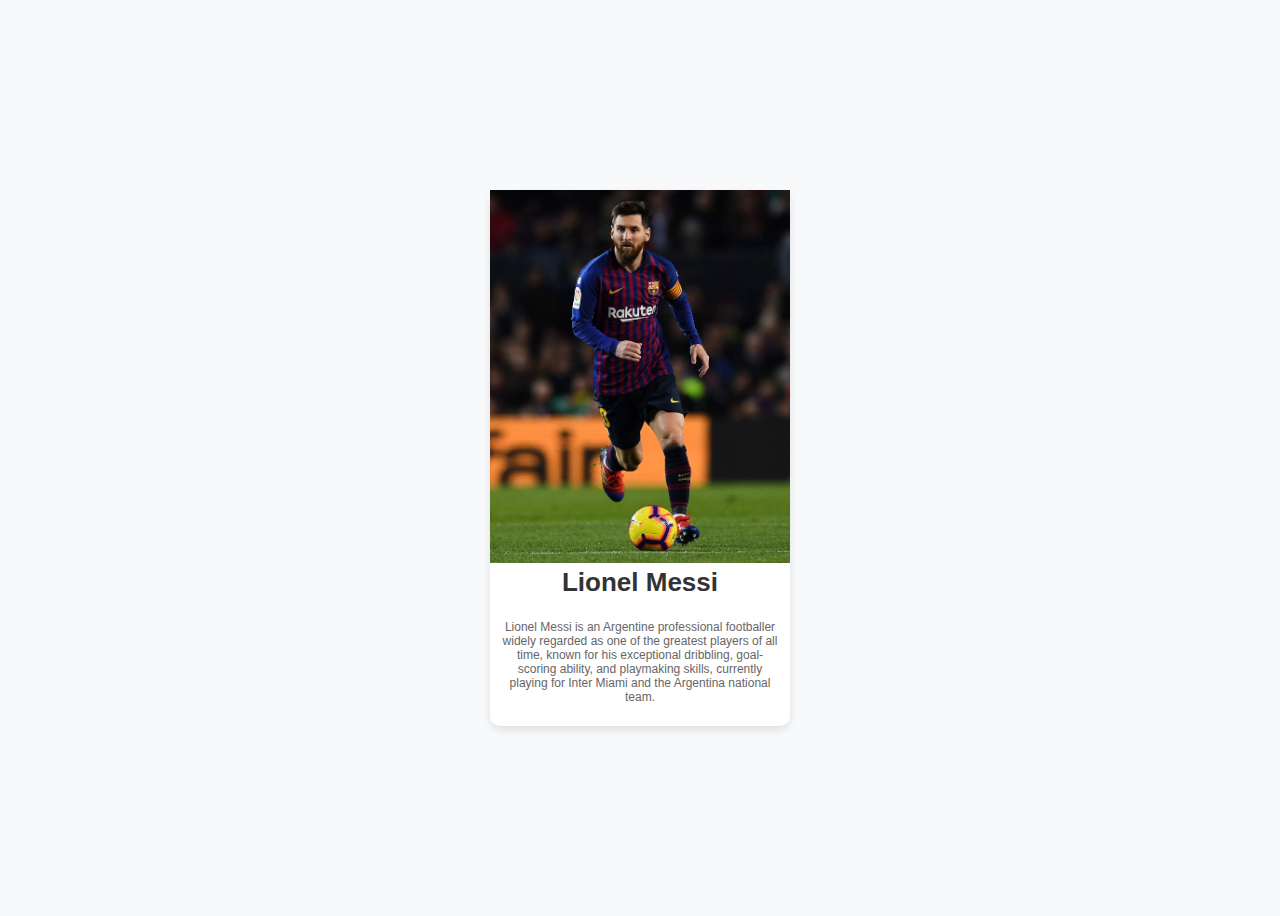
==== task-2/index.html @ d410b7a8 "created a card component" ====
<!DOCTYPE html>
<html lang="en">
<head>
    <meta charset="UTF-8">
    <meta name="viewport" content="width=device-width, initial-scale=1.0">
    <title>CSS Card Component with Hover Effects</title>
    <link rel="stylesheet" href="style.css">
</head>
<body>
    <div class="card">
        <img src="Lionel-Messi-2018.jpeg" alt="Card Image">
        
        <div class="card-content">
            <h2 class="card-title">Lionel Messi </h2>
            <p class="card-description">Lionel Messi is an Argentine professional footballer widely regarded as one of the greatest players of all time, known for his exceptional dribbling, goal-scoring ability, and playmaking skills, currently playing for Inter Miami and the Argentina national team. </p>
        </div>
    </div>
</body>
</html>
---- task-2/style.css ----
body {
    display: flex;
    justify-content: center;
    height: 100vh;
    background-color: #f8f9fa;
    font-family: Arial, sans-serif;
    align-items: center;
}


.card{
    width: 300px;
    border-radius: 10px;
    box-shadow: 0 4px 8px rgba(0, 0, 0, 0.1);
    background: white;
    box-shadow: 0 4px 8px rgba(0, 0, 0, 0.1);
    transition: transform 0.3s ease, background-color 0.3s ease , box-shadow 0.3s ease;
}

.card:hover {
    transform: scale(1.02);
    background-color: #f1f1f1;
}
.card img {
    width: 100%;
    height: auto;
    
}

.card-content{
    text-align: center;
}

.card-title {
    font-size: 26px;
    margin: 0;
    color: #333;
}

.card-description {
    font-size: 12px;
    color: #666;
    padding:10px;
}
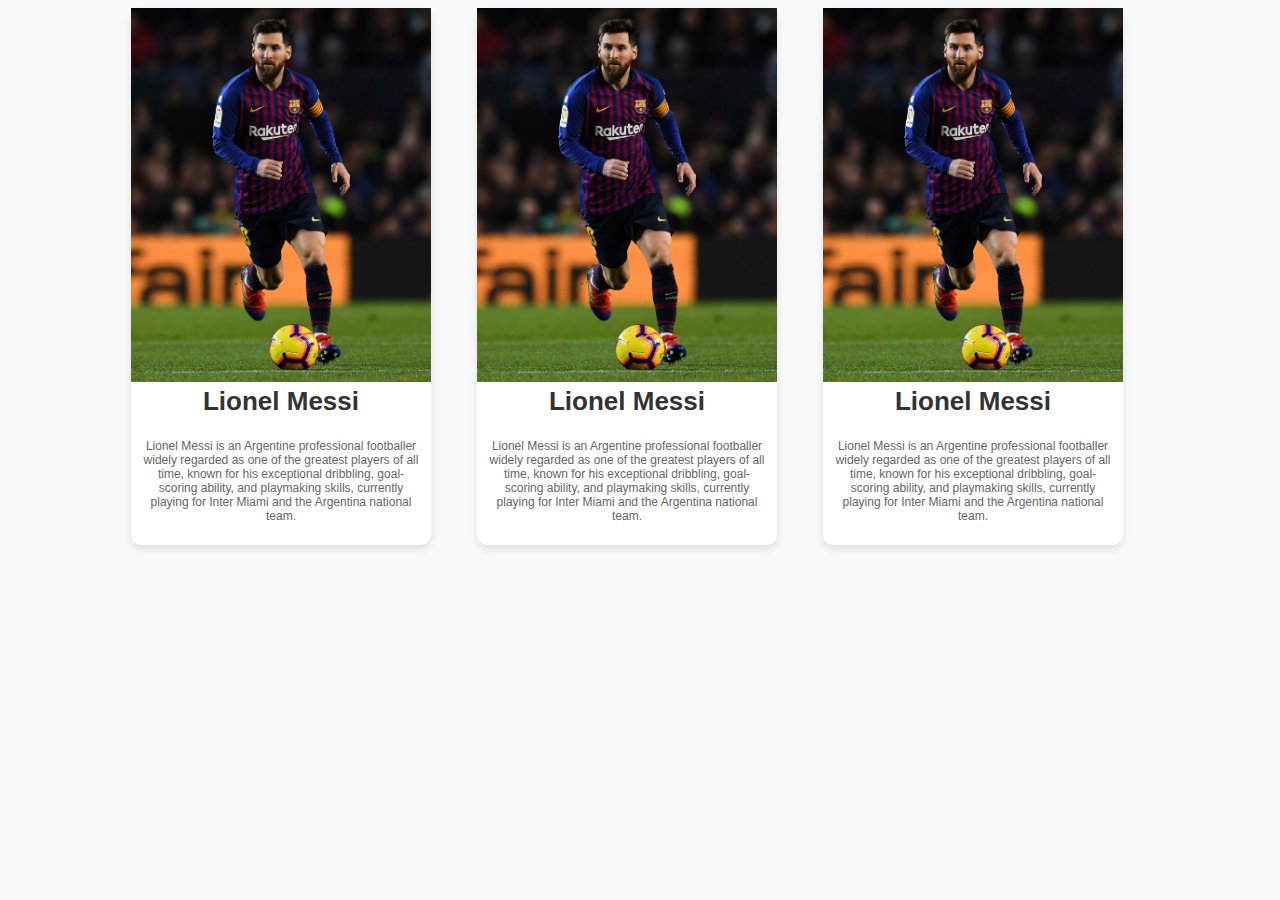
==== commit 5f1f182e: "completed task 7,8" ====
--- a/task-2/index.html
+++ b/task-2/index.html
@@ -7,6 +7,7 @@
     <link rel="stylesheet" href="style.css">
 </head>
 <body>
+    <div class="container">
     <div class="card">
         <img src="Lionel-Messi-2018.jpeg" alt="Card Image">
         
@@ -15,5 +16,22 @@
             <p class="card-description">Lionel Messi is an Argentine professional footballer widely regarded as one of the greatest players of all time, known for his exceptional dribbling, goal-scoring ability, and playmaking skills, currently playing for Inter Miami and the Argentina national team. </p>
         </div>
     </div>
+    <div class="card">
+        <img src="Lionel-Messi-2018.jpeg" alt="Card Image">
+        
+        <div class="card-content">
+            <h2 class="card-title">Lionel Messi </h2>
+            <p class="card-description">Lionel Messi is an Argentine professional footballer widely regarded as one of the greatest players of all time, known for his exceptional dribbling, goal-scoring ability, and playmaking skills, currently playing for Inter Miami and the Argentina national team. </p>
+        </div>
+    </div>
+    <div class="card">
+        <img src="Lionel-Messi-2018.jpeg" alt="Card Image">
+        
+        <div class="card-content">
+            <h2 class="card-title">Lionel Messi </h2>
+            <p class="card-description">Lionel Messi is an Argentine professional footballer widely regarded as one of the greatest players of all time, known for his exceptional dribbling, goal-scoring ability, and playmaking skills, currently playing for Inter Miami and the Argentina national team. </p>
+        </div>
+    </div>
+    </div>
 </body>
 </html>--- a/task-2/style.css
+++ b/task-2/style.css
@@ -1,15 +1,21 @@
 body {
     display: flex;
     justify-content: center;
-    height: 100vh;
     background-color: #f8f9fa;
     font-family: Arial, sans-serif;
     align-items: center;
 }
 
+.container {
+    display: grid;
+    grid-template-columns: repeat(3, 1fr);
+    grid-gap: 20px;
+}
+
 
 .card{
     width: 300px;
+    margin-right: 26px;
     border-radius: 10px;
     box-shadow: 0 4px 8px rgba(0, 0, 0, 0.1);
     background: white;
@@ -44,4 +50,14 @@
 }
 
 
+@media (max-width: 768px) {
+    .container {
+        grid-template-columns:  1fr
+    }
+}
 
+@media (min-width: 768px) and (max-width: 1024px) {
+    .container {
+        grid-template-columns:  repeat(2, 1fr)
+    }
+}
